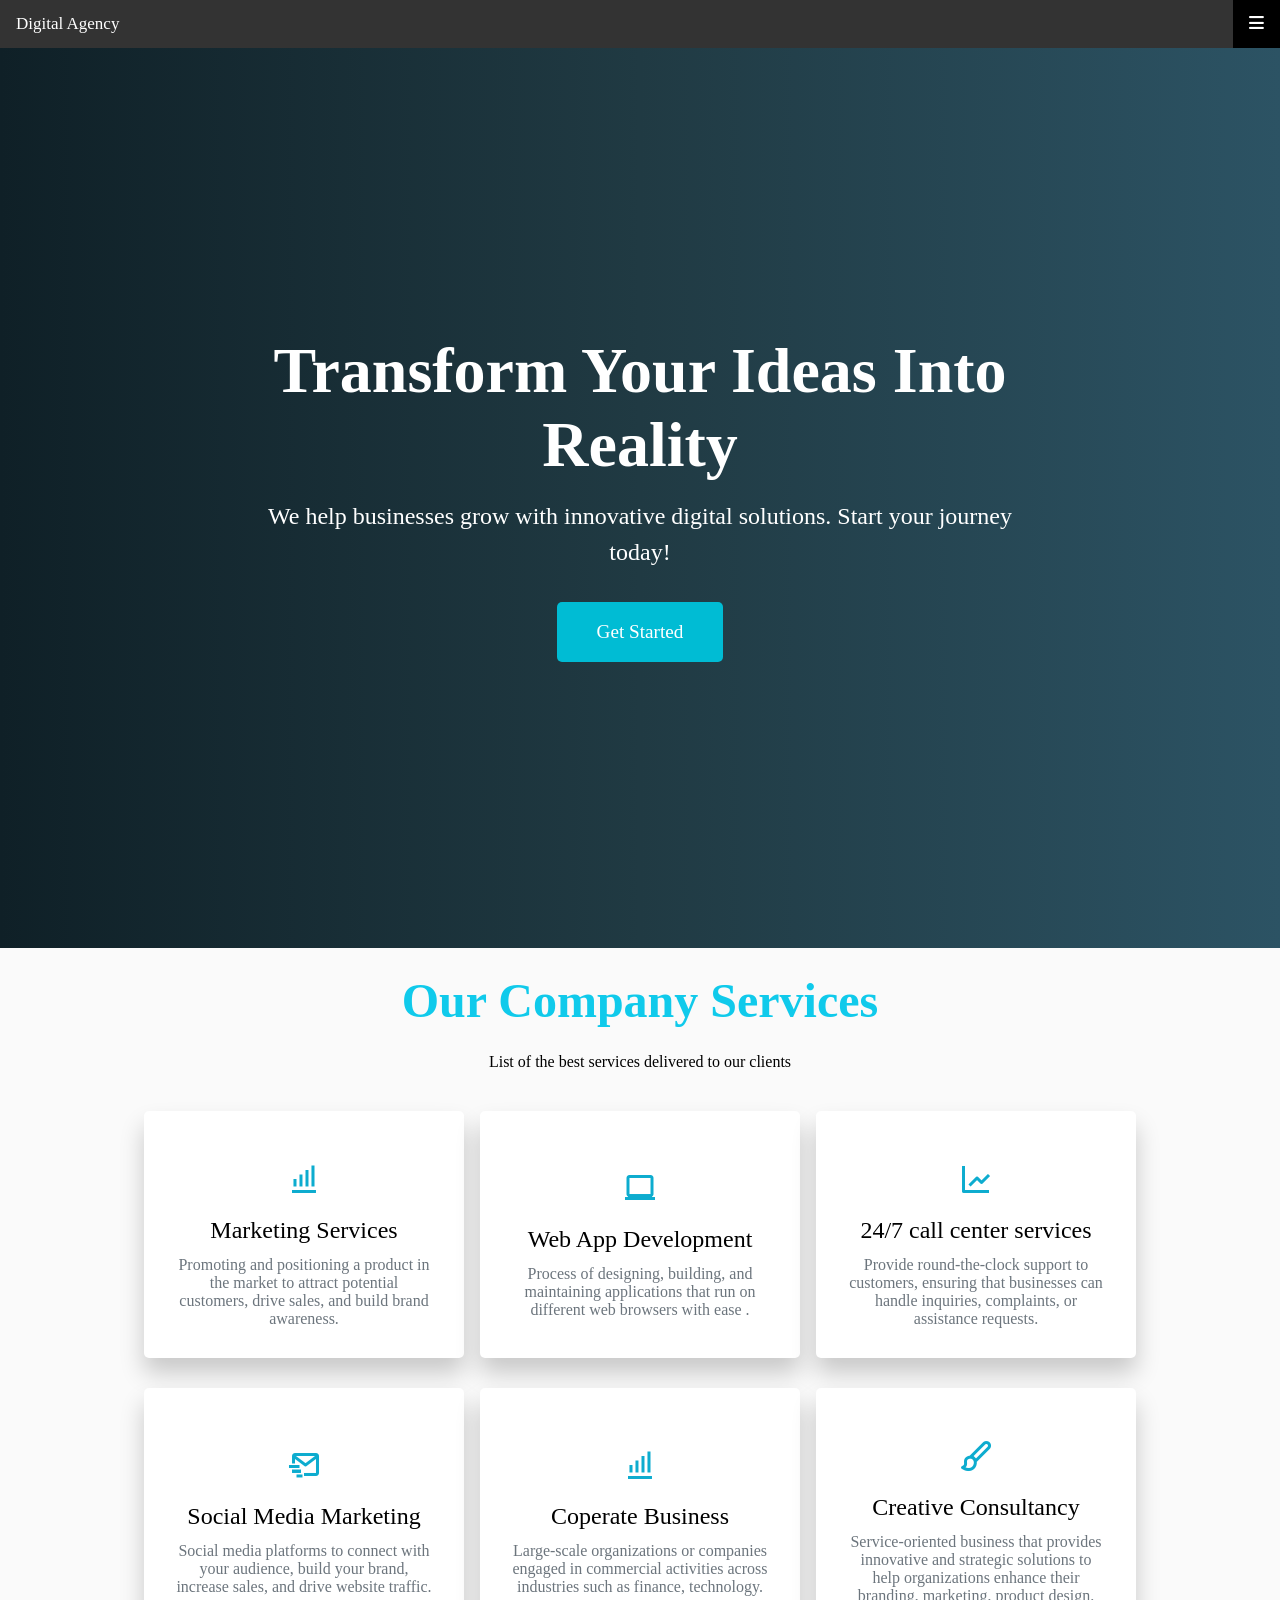
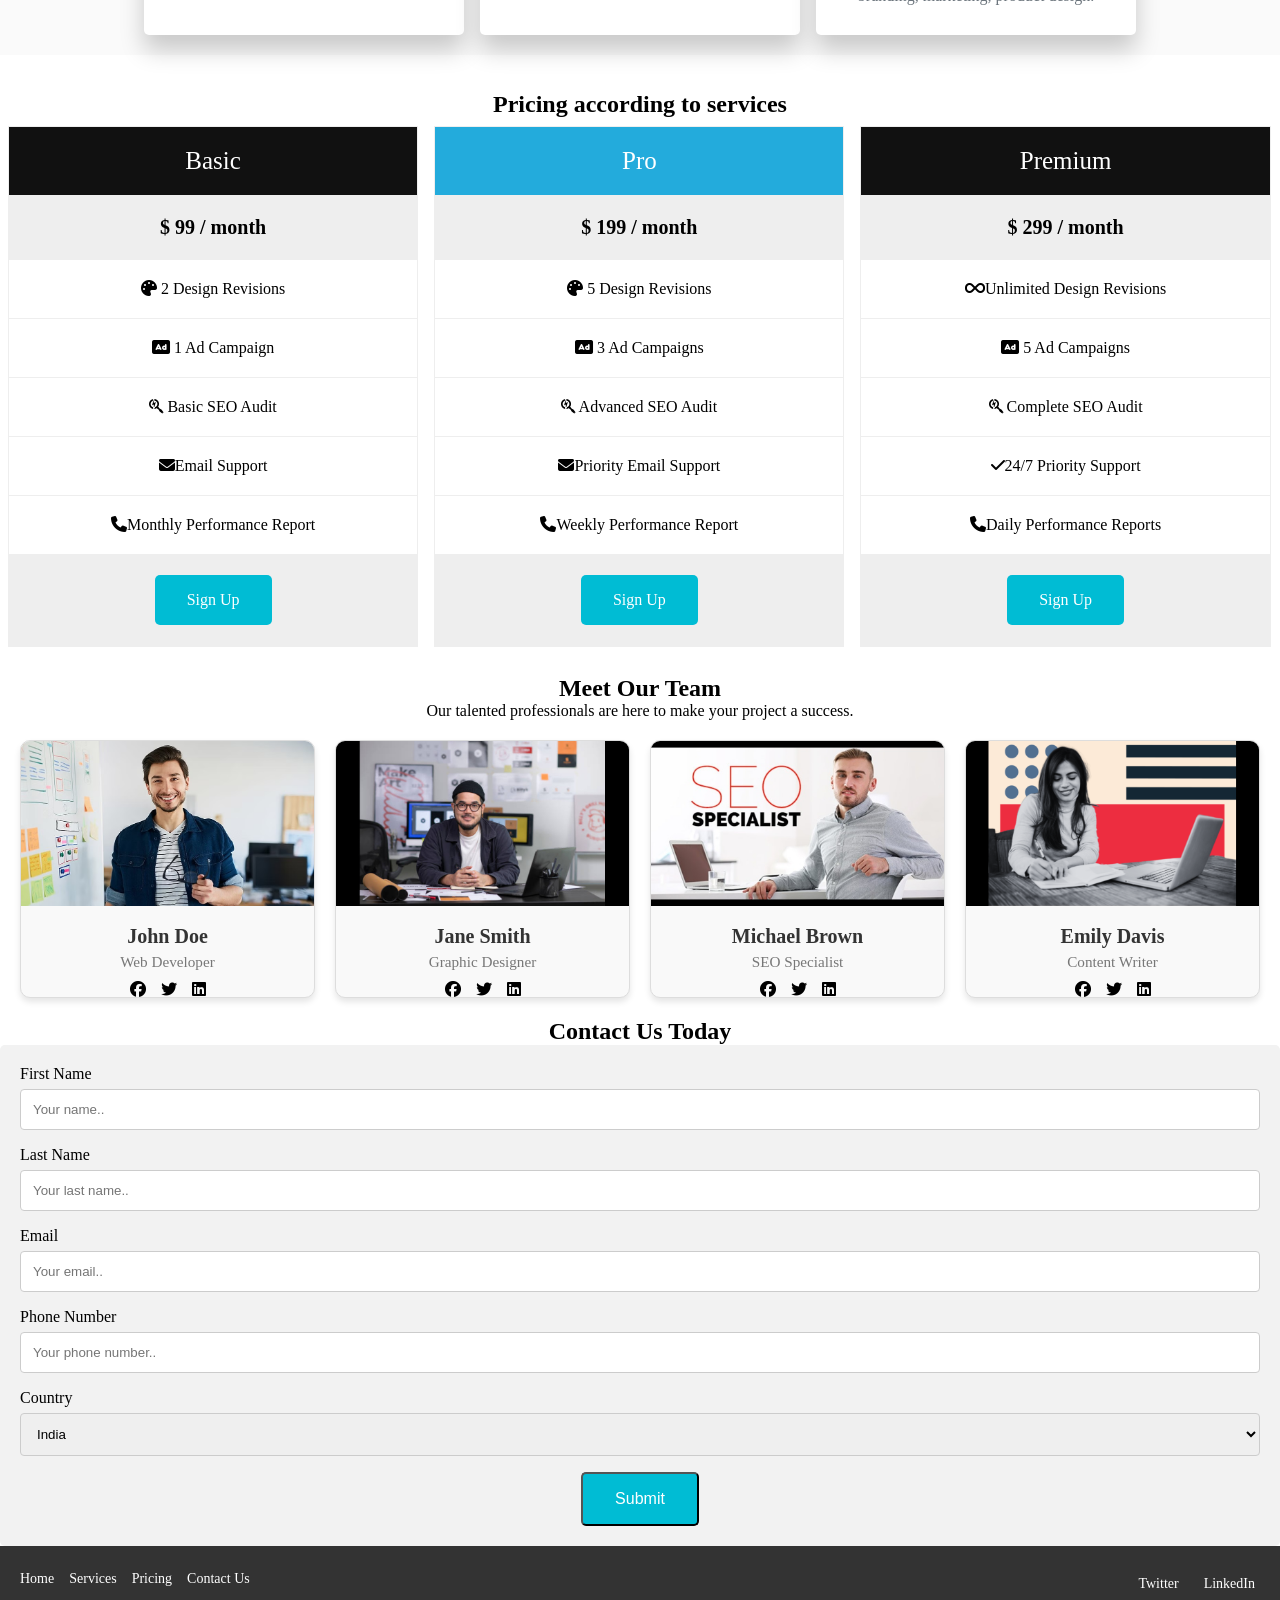
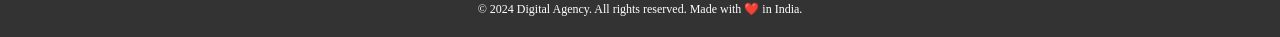
==== index.html @ 4c5ceb3d "Add files via upload" ====
<!DOCTYPE html>
<html lang="en">
  <head>
    <meta charset="UTF-8" />
    <meta name="viewport" content="width=device-width, initial-scale=1.0" />
    <title>Document</title>
    <link href="https://cdnjs.cloudflare.com/ajax/libs/font-awesome/6.5.0/css/all.min.css" rel="stylesheet">
    <link
      href="https://unpkg.com/boxicons@2.1.4/css/boxicons.min.css"
      rel="stylesheet"
    />
    
    <link rel="stylesheet" href="styles.css" type="text/css" />
  </head>
  <body>
    <div class="topnav">
      <a href="#home" class="active">
        Digital Agency
      </a>
      <!-- Navigation links (hidden by default) -->
      <div id="myLinks">
        <a href="#home">Home</a>
        <a href="#services">What we do</a>
        <a href="#pricing">Pricing plans</a>
        <a href="#team">Meet our teams</a>
      </div>
      <!-- "Hamburger menu" / "Bar icon" to toggle the navigation links -->
      <a href="javascript:void(0);" class="icon" onclick="myFunction()">
        <i class="fa fa-bars"></i>
      </a>
    </div>

    <!-- Hero section  -->
    <section class="hero" id="home">
      <div class="hero-content">
        <h1>Transform Your Ideas Into Reality</h1>
        <p>
          We help businesses grow with innovative digital solutions. Start your
          journey today!
        </p>
        <a href="#contact" class="cta-button">Get Started</a>
      </div>
    </section>

    <!-- Main section -->
    <!-- services -->
    <div class="wrapper" id="services">
      <h1>Our Company Services</h1>
      <p>List of the best services delivered to our clients</p>
      <div class="content-box">
        <div class="card">
          <i class="bx bx-bar-chart-alt bx-md"></i>
          <h2>Marketing Services</h2>
          <p>Promoting and positioning a product in the market to attract potential customers, drive sales, and build brand awareness.</p>
        </div>

        <div class="card">
          <i class="bx bx-laptop bx-md"></i>
          <h2>Web App Development</h2>
          <p>Process of designing, building, and maintaining applications that run on different web browsers with ease .</p>
        </div>

        <div class="card">
          <i class="bx bx-line-chart bx-md"></i>
          <h2>24/7 call center services</h2>
          <p>Provide round-the-clock support to customers, ensuring that businesses can handle inquiries, complaints, or assistance requests.</p>
        </div>

        <div class="card">
          <i class="bx bx-mail-send bx-md"></i>
          <h2>Social Media Marketing</h2>
          <p>Social media platforms to connect with your audience, build your brand, increase sales, and drive website traffic.</p>
        </div>

        <div class="card">
          <i class="bx bx-bar-chart-alt bx-md"></i>
          <h2>Coperate Business</h2>
          <p>Large-scale organizations or companies engaged in commercial activities across industries such as finance, technology.</p>
        </div>

        <div class="card">
          <i class="bx bx-paint bx-md"></i>
          <h2>Creative Consultancy</h2>
          <p>Service-oriented business that provides innovative and strategic solutions to help organizations enhance their branding, marketing, product design.</p>
        </div>
      </div>
    </div>
<br> <br>
    <!-- tables -->
    <h2 style="text-align: center" id="pricing">Pricing according to services</h2>
    <div class="columns">
      <ul class="price">
        <li class="header">Basic</li>
        <li class="grey"><strong>$ 99 / month</strong></li>
        <li><i class="fa-solid fa-palette"></i> 2 Design Revisions</li>
        <li><i class="fa-solid fa-rectangle-ad"></i> 1 Ad Campaign</li>
        <li><i class="fa-brands fa-searchengin"></i> Basic SEO Audit</li>
        <li><i class="fa-solid fa-envelope"></i>Email Support</li>
        <li><i class="fa-solid fa-phone"></i>Monthly Performance Report</li>
        <li class="grey">
          <a href="signup.html" class="button">Sign Up</a>
        </li>
      </ul>
    </div>

    <div class="columns">
      <ul class="price">
        <li class="header" style="background-color: #23abdc">Pro</li>
        <li class="grey"><strong>$ 199 / month</strong></li>
        <li><i class="fa-solid fa-palette"></i> 5 Design Revisions</li>
        <li><i class="fa-solid fa-rectangle-ad"></i> 3 Ad Campaigns</li>
        <li><i class="fa-brands fa-searchengin"></i> Advanced SEO Audit</li>
        <li><i class="fa-solid fa-envelope"></i>Priority Email Support</li>
        <li><i class="fa-solid fa-phone"></i>Weekly Performance Report</li>
        <li class="grey">
          <a href="signup.html" class="button">Sign Up</a>
        </li>
      </ul>
    </div>

    <div class="columns">
      <ul class="price">
        <li class="header">Premium</li>
        <li class="grey"><strong>$ 299 / month</strong></li>
        <li><i class="fa-solid fa-infinity"></i>Unlimited Design Revisions</li>
        <li><i class="fa-solid fa-rectangle-ad"></i> 5 Ad Campaigns</li>
        <li><i class="fa-brands fa-searchengin"></i>  Complete SEO Audit</li>
        <li><i class="fa-solid fa-check"></i>24/7 Priority Support</li>
        <li><i class="fa-solid fa-phone"></i>Daily Performance Reports</li>
        <li class="grey">
          <a href="signup.html" class="button">Sign Up</a>
        </li>
      </ul>
    </div>
    
    <!-- Team Members -->
     <br/> <br/>
    <h2 id="team" style="text-align: center">Meet Our Team</h2>
    <p style="text-align: center">
      Our talented professionals are here to make your project a success.
    </p>

    <div class="team-container">
      <div class="team-member">
        <img src="images/web-dev.avif" alt="Team Member 1" />
        <h3>John Doe</h3>
        <p>Web Developer</p>
        <div class="social-links">
          <i class="fa-brands fa-facebook"></i>
         <i class="fa-brands fa-twitter"></i>
         <i class="fa-brands fa-linkedin"></i>
        </div>
      </div>

      <div class="team-member">
        <img src="images/graphic (1).jpg" alt="Team Member 2" />
        <h3>Jane Smith</h3>
        <p>Graphic Designer</p>
        <div class="social-links">
          <i class="fa-brands fa-facebook"></i>
         <i class="fa-brands fa-twitter"></i>
         <i class="fa-brands fa-linkedin"></i>
        </div>
      </div>

      <div class="team-member">
        <img src="images/seo.jpg" alt="Team Member 3" />
        <h3>Michael Brown</h3>
        <p>SEO Specialist</p>
        <div class="social-links">
          <i class="fa-brands fa-facebook"></i>
         <i class="fa-brands fa-twitter"></i>
         <i class="fa-brands fa-linkedin"></i>
        </div>
      </div>

      <div class="team-member">
        <img src="images/content writing.webp" alt="Team Member 4" />
        <h3>Emily Davis</h3>
        <p>Content Writer</p>
        <div class="social-links">
          <i class="fa-brands fa-facebook"></i>
          <i class="fa-brands fa-twitter"></i>
          <i class="fa-brands fa-linkedin"></i>
        </div>
      </div>
    </div>

    <!-- Contact Form -->
    <h2 style="text-align: center;" id="contact">Contact Us Today</h2>
    <div class="container">
      <form action="action_page.php">
    
        <label for="fname">First Name</label>
        <input type="text" id="fname" name="firstname" placeholder="Your name.." required>
    
        <label for="lname">Last Name</label>
        <input type="text" id="lname" name="lastname" placeholder="Your last name.." required>
    
        <label for="email">Email</label>
        <input type="email" id="email" name="email" placeholder="Your email.." required>
    
        <label for="phone">Phone Number</label>
        <input type="tel" id="phone" name="phone" placeholder="Your phone number.." pattern="[0-9]{10}" required>
    
        <label for="country">Country</label>
        <select id="country" name="country">
          <option value="india">India</option>
          <option value="australia">Australia</option>
          <option value="canada">Canada</option>
          <option value="usa">USA</option>
        </select>
    
        <input type="submit" value="Submit">
    
      </form>
    </div>
<!-- Modal -->
<div id="successModal" class="modal" style="display: none;">
  <div class="modal-content">
    <span class="close">&times;</span>
    <h2>Your data has been saved in our database</h2>
  </div>
</div>

    
        <!-- Quick Links -->
        <footer>
          <div class="footer-container">
            <div class="footer-links">
              <a href="#home">Home</a>
              <a href="#services">Services</a>
              <a href="#pricing">Pricing</a>
              <a href="#contact">Contact Us</a>
            </div>
            <div class="social-links">
              <a href="https://x.com/VanshVatsa" target="_blank">Twitter</a>
              <a href="https://www.linkedin.com/in/banshvatsa/" target="_blank">LinkedIn</a>
            </div>
          </div>
          <div class="copyright">
            &copy; 2024 Digital Agency. All rights reserved. Made with ❤️ in India.
          </div>
        </footer>
  
  </body>
  </html>


    <script src="scripts.js"></script>
  </body>
</html>
---- styles.css ----
/* Style the navigation menu */
.topnav {
    overflow: hidden;
    background-color: #333;
    position: relative;
  }
  
  /* Hide the links inside the navigation menu (except for logo/home) */
  .topnav #myLinks {
    display: none;
  }
  
  
  /* Style navigation menu links */
  .topnav a {
    color: white;
    padding: 14px 16px;
    text-decoration: none;
    font-size: 17px;
    display: block;
  }
  
  /* Style the hamburger menu */
  .topnav a.icon {
    background: black;
    display: block;
    position: absolute;
    right: 0;
    top: 0;
  }
  
  /* Add a grey background color on mouse-over */
  .topnav a:hover {
    background-color: #ddd;
    color: black;
  }
  
  /* Style the active link (or home/logo) */
  .active {
    background-color: #333;
    color: white;
  }




  /* General Hero Section Styling (Applies to all breakpoints) */
.hero {
    display: flex;
    align-items: center;
    justify-content: center;
    height: 100vh;
    background: linear-gradient(to right, #0f2027, #203a43, #2c5364),
                url('download.jpg') no-repeat center center/cover;
    color: white;
    text-align: center;
    padding: 0 2rem;
  }
  
  .hero-content {
    max-width: 800px;
  }
  
  .hero-content h1 {
    font-size: 3rem;
    font-weight: 600;
    margin-bottom: 1rem;
  }
  
  .hero-content p {
    font-size: 1.2rem;
    margin-bottom: 2rem;
    line-height: 1.5;
  }
  
  .cta-button {
    display: inline-block;
    padding: 1rem 2rem;
    font-size: 1rem;
    border-radius: 5px;
    background-color: #00bcd4;
    color: white;
    text-decoration: none;
    transition: background-color 0.3s ease;
  }
  
  .cta-button:hover {
    background-color: #008c9e;
  }
  



 *{
    margin:0;
    padding:0;
    box-sizing: border-box;
  }

.wrapper{
  font-family: 'raleway';
  display:flex;
  justify-content: center;
  align-items: center;
  flex-direction: column;
  background-color: #fafafa;

}
.wrapper h1{
  font-size:3em;
  margin:25px 0;
  text-align: center;
  font-weight: 600;
  color:rgb(16, 202, 235)
}
.content-box{
  display:flex;
  justify-content: space-between;
  flex-wrap: wrap;
  width:1000px;
  margin-top:30px;

}
.card{
  min-height: 220px;
  width:320px;
  padding:30px;
  border-radius: 5px;
  display: flex;
  justify-content: center;
  align-items: center;
  flex-direction: column;
  background: #fff;
  margin:10px 4px;
  box-shadow: 0px 15px 25px rgba(0,0,0,0.2);
  transition: 0.3s;
  margin-bottom: 20px;
}
.card i{
  margin:20px;
  color:#0daccf;
}
.card h2{
  margin-bottom: 12px;
  font-weight: 400;
  text-align: center;
}
.card p{
  color:#6c757d;
  text-align: center;
}

.card:hover p{
  color:#fff;
}
.card:hover h2{
  font-weight: 600;
  color: #f2f2f2;
}
.card:nth-child(1):hover{
  background: linear-gradient(45deg,
  rgba(10, 114, 233, 0.8)0%,
  rgba(51, 163, 249, 0.8) 100%),
  url('images/marketing.webp');
  background-size: cover;

}
.card:nth-child(2):hover{
  background: linear-gradient(45deg,
  rgba(10, 114, 233, 0.8)0%,
  rgba(51, 163, 249, 0.8) 100%),
  url('images/images.jpeg');
  background-size: cover;

}
.card:nth-child(3):hover{
  background: linear-gradient(45deg,
  rgba(10, 114, 233, 0.8)0%,
  rgba(51, 163, 249, 0.8) 100%),
  url('images/call-center.jpg');
  background-size: cover;

}
.card:nth-child(4):hover{
  background: linear-gradient(45deg,
  rgba(10, 114, 233, 0.8)0%,
  rgba(51, 163, 249, 0.8) 100%),
  url('images/social-media.jpg');
  background-size: cover;

}
.card:nth-child(5):hover{
  background: linear-gradient(45deg,
  rgba(10, 114, 233, 0.8)0%,
  rgba(51, 163, 249, 0.8) 100%),
  url('images/coperate.webp');
  background-size: cover;

}
.card:nth-child(6):hover{
  background: linear-gradient(45deg,
  rgba(10, 114, 233, 0.8)0%,
  rgba(51, 163, 249, 0.8) 100%),
  url('images/creative.webp');
  background-size: cover;
}



.columns {
  float: left;
  width: 33.3%;
  padding: 8px;
  margin-bottom: 20px;
}

.price {
  list-style-type: none;
  border: 1px solid #eee;
  margin: 0;
  padding: 0;
  -webkit-transition: 0.3s;
  transition: 0.3s;
}

.price:hover {
  box-shadow: 0 8px 12px 0 rgba(0,0,0,0.2)
}

.price .header {
  background-color: #111;
  color: white;
  font-size: 25px;
}

.price li {
  border-bottom: 1px solid #eee;
  padding: 20px;
  text-align: center;
}

.price .grey {
  background-color: #eee;
  font-size: 20px;
}

.button {
  display: inline-block;
  padding: 1rem 2rem;
  background-color: #00bcd4;
  color: white;
  text-decoration: none;
  font-size: 1rem;
  border-radius: 5px;
  transition: background-color 0.3s ease;
}
.team-container {
  display: grid;
  grid-template-columns: repeat(auto-fit, minmax(250px, 1fr));
  gap: 20px;
  padding: 20px;
  text-align: center;
}

/* Styling each team member */
.team-member {
  border: 1px solid #ddd;
  border-radius: 10px;
  overflow: hidden;
  box-shadow: 0 4px 6px rgba(0, 0, 0, 0.1);
  background-color: #f9f9f9;
  transition: transform 0.3s;
}
.team-member:hover {
  transform: translateY(-10px);
}

.team-member img {
  width: 100%;
  height: auto;
}

.team-member h3 {
  margin: 15px 0 5px;
  font-size: 1.25em;
  color: #333;
}

.team-member p {
  color: #777;
  font-size: 0.95em;
}

/* Social links */
.social-links {
  margin-top: 10px;
  justify-content: center;
}

.social-links a {
  margin: 0 5px;
  color: #555;
  font-size: 1.2em;
  transition: color 0.3s;
}

.social-links a:hover {
  color: #007BFF;
}
.modal {
  display: none;
  position: fixed;
  z-index: 1;
  left: 0;
  top: 0;
  width: 100%;
  height: 100%;
  overflow: auto;
  background-color: rgba(0, 0, 0, 0.4);
}
.modal-content {
  background-color: #fefefe;
  margin: 15% auto;
  padding: 20px;
  border: 1px solid #888;
  width: 80%;
}
.close {
  color: #aaa;
  float: right;
  font-size: 28px;
  font-weight: bold;
}
.close:hover,
.close:focus {
  color: black;
  text-decoration: none;
  cursor: pointer;
}




input[type=text], input[type=email], input[type=tel], select, textarea {
  width: 100%; /* Full width */
  padding: 12px; /* Some padding */ 
  border: 1px solid #ccc; /* Gray border */
  border-radius: 4px; /* Rounded borders */
  box-sizing: border-box; /* Make sure that padding and width stays in place */
  margin-top: 6px; /* Add a top margin */
  margin-bottom: 16px; /* Bottom margin */
  resize: vertical; /* Allow the user to vertically resize the textarea (not horizontally) */
}

/* Style the submit button with a specific background color etc */
input[type=submit] {
  background-color: #00bcd4;
  color: white;
  padding: 1rem 2rem;
  font-size: 1rem;
  border-radius: 5px;
  cursor: pointer;
  text-align: center;
  display: block; /* Ensures the button behaves as a block-level element */
  margin: 0 auto;
  transition: background-color 0.3s ease;
  /* Centers the block element horizontally */
}

/* When moving the mouse over the submit button, add a darker green color */


/* Add a background color and some padding around the form */
.container {
  border-radius: 5px;
  background-color: #f2f2f2;
  padding: 20px;
}

/* Footer styles */
footer {
  background-color: #333;
  color: white;
  padding: 20px 0;
  text-align: center;
}
.footer-container {
  display: flex;
  flex-wrap: wrap;
  justify-content: space-between;
  align-items: center;
  padding: 0 20px;
}
.footer-links, .social-links {
  display: flex;
  gap: 15px;
}
.footer-links a, .social-links a {
  color: white;
  text-decoration: none;
  font-size: 14px;
}
.footer-links a:hover, .social-links a:hover {
  text-decoration: underline;
}
.copyright {
  margin-top: 10px;
  font-size: 12px;
}









@media only screen and (max-width: 600px) {
  .columns {
    width: 100%;
  }
}




  /* Responsive Design */
  
  /* Desktop (1200px and above) */
  @media (min-width: 1200px) {
    .hero {
      padding: 0 5rem;
    }
  
    .hero-content h1 {
      font-size: 4rem; /* Larger text for desktop */
    }
  
    .hero-content p {
      font-size: 1.5rem; /* Larger description text */
    }
  
    .cta-button {
      font-size: 1.2rem;
      padding: 1.2rem 2.5rem;

    }

  }
  @media(max-width:991px){
    .wrapper{
      padding: 25px;
    }
    .wrapper h1{
      font-size:2.5em;
      font-weight: 600;
    }
    .content-box{
      flex-direction: column;
      width:100%;
    }
    .card{
      min-width: 300px;
      margin:10px auto;
    }
  }



  /* Tablet (768px to 1199px) */
  @media (min-width: 768px) and (max-width: 1199px) {
    .hero {
      padding: 0 3rem;
    }
  
    .hero-content h1 {
      font-size: 3rem;
    }
  
    .hero-content p {
      font-size: 1.2rem;
    }
  
    .cta-button {
      font-size: 1rem;
      padding: 1rem 2rem;
    }
  }
  
  /* Mobile (320px to 767px) */
  @media (max-width: 767px) {
    .hero {
      flex-direction: column; /* Stack content vertically */
      padding: 2rem 1rem;
    }
  
    .hero-content h1 {
      font-size: 2rem;
    }
  
    .hero-content p {
      font-size: 1rem;
      margin-bottom: 1.5rem;
    }
  
    .cta-button {
      font-size: 0.9rem;
      padding: 0.8rem 1.5rem;
    }
  }
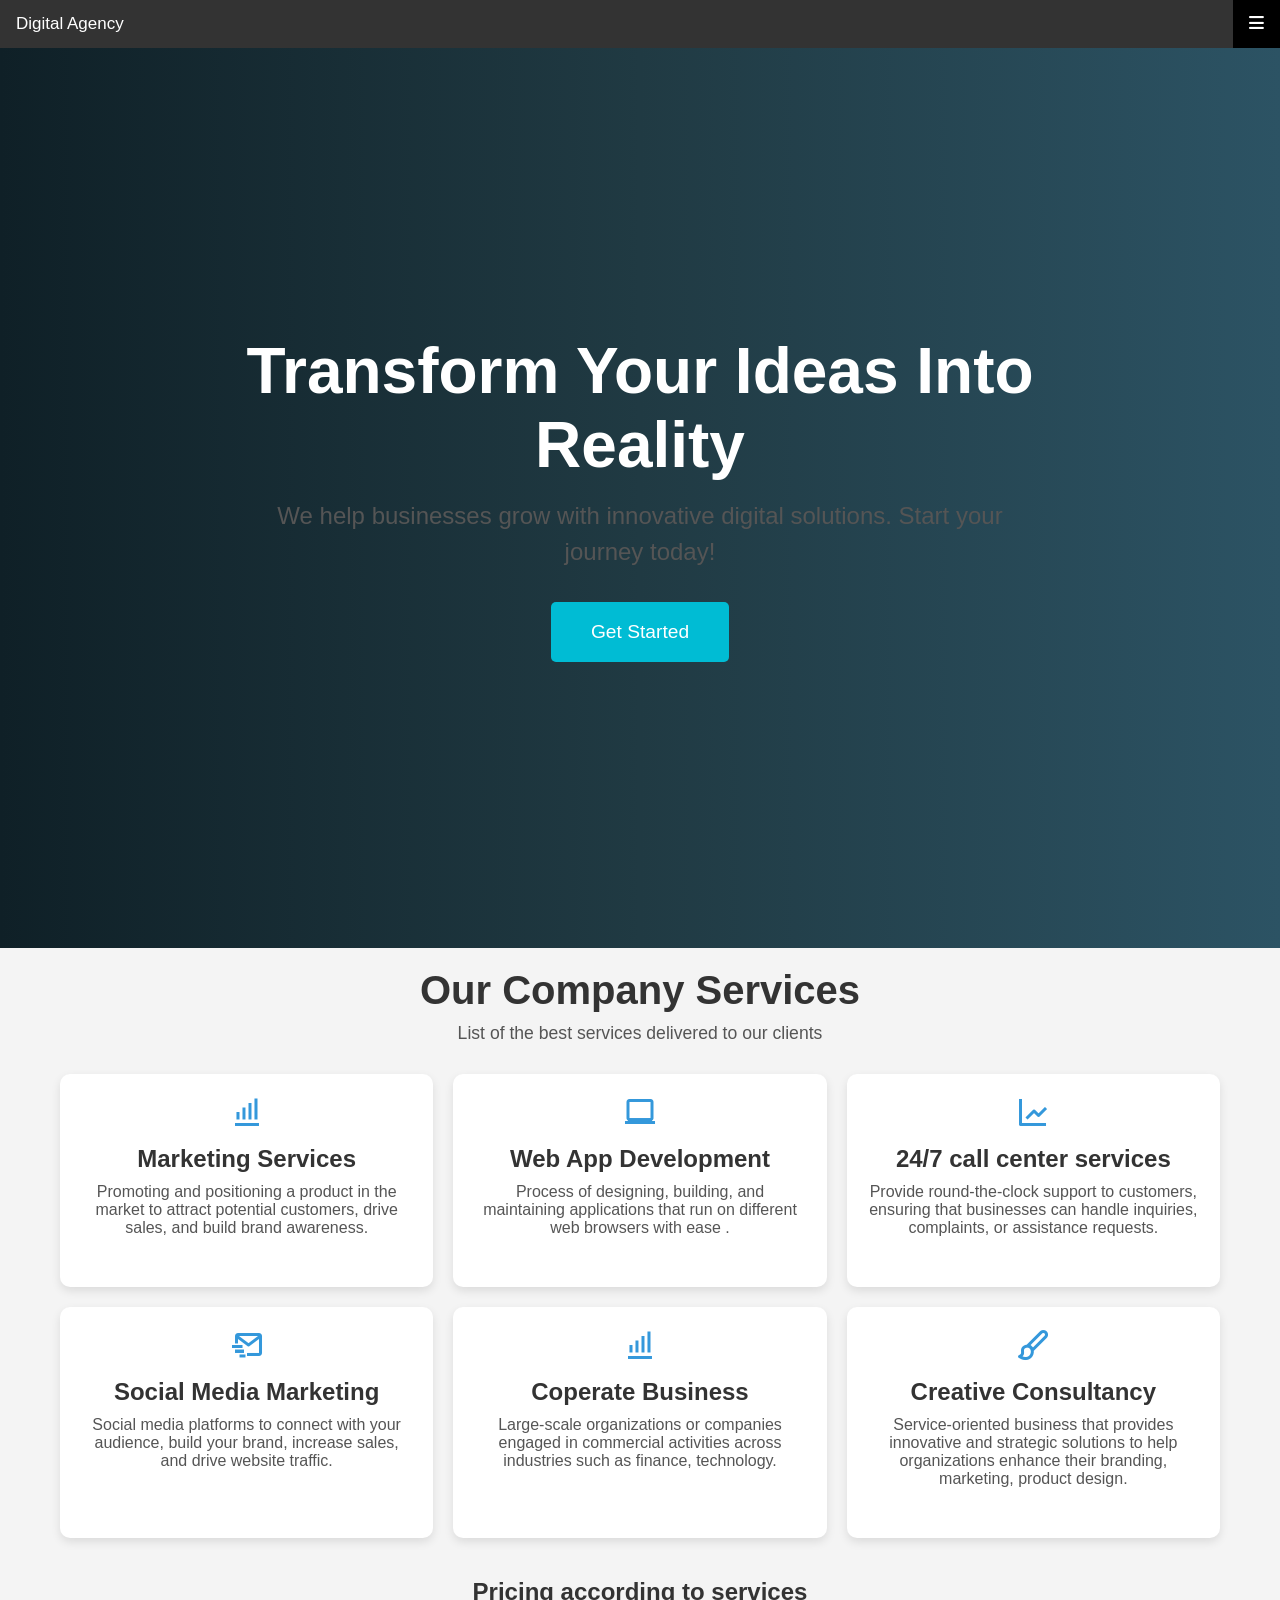
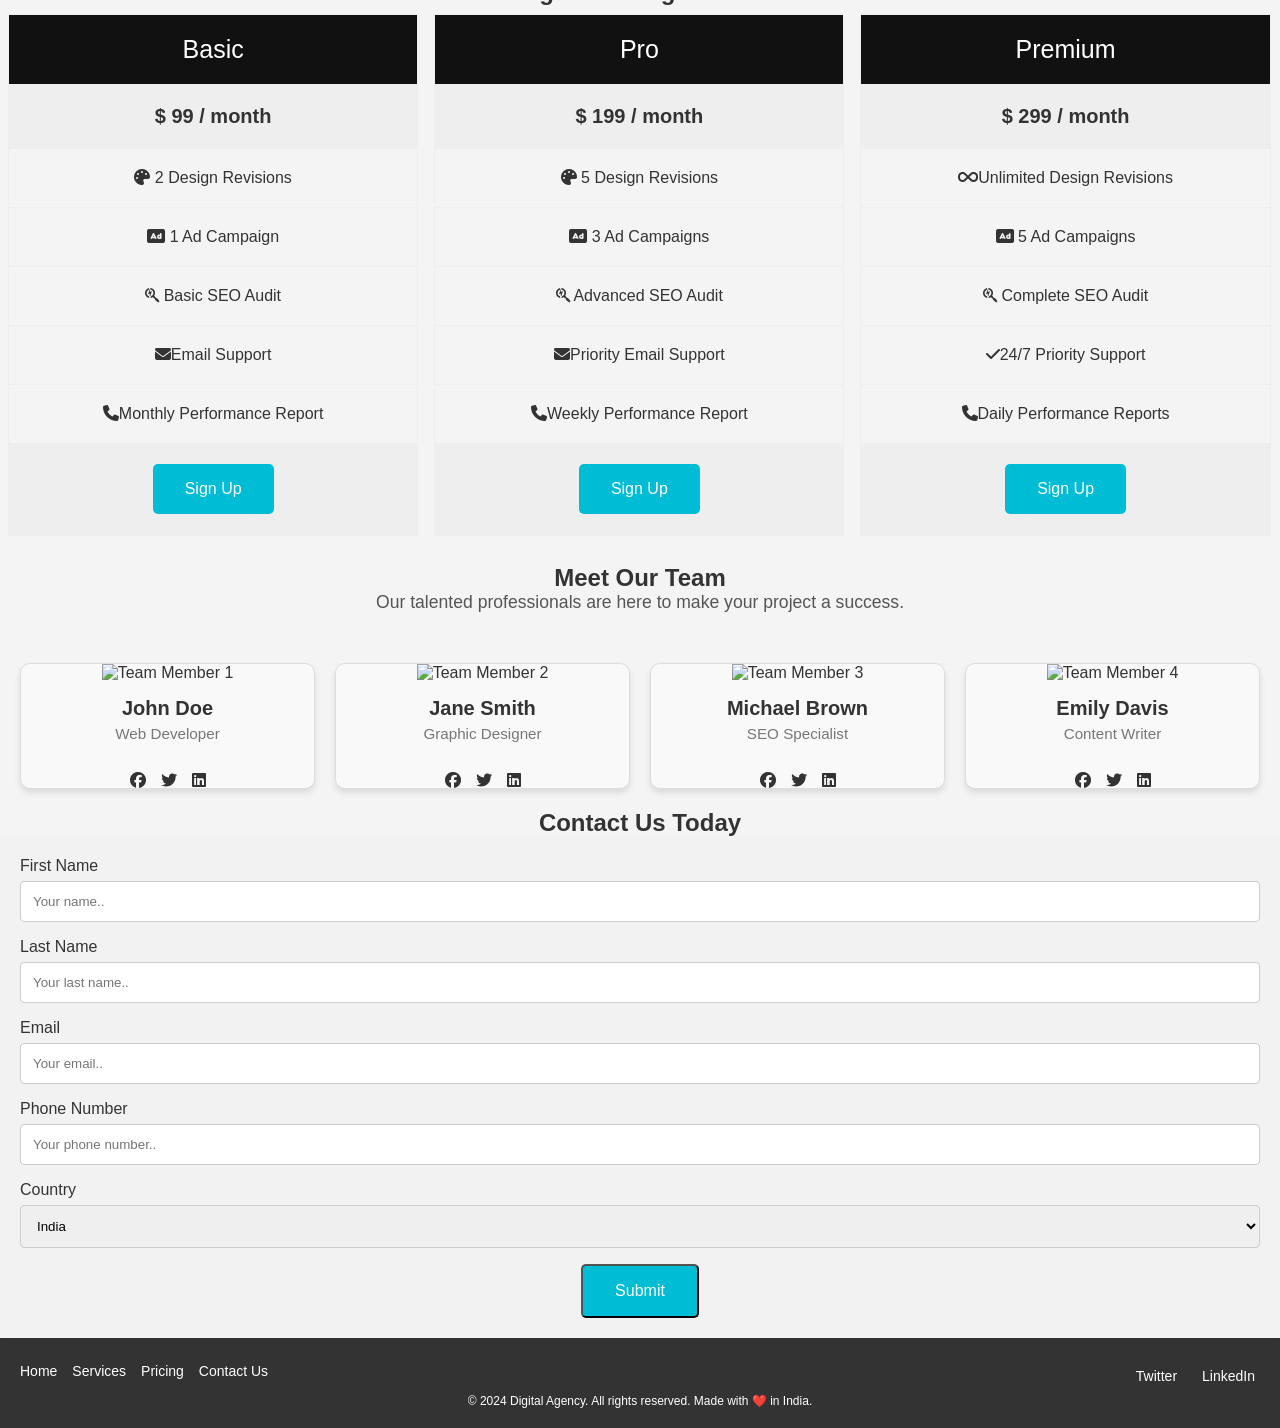
==== commit e0aa58b6: "Updated code and changes done according to review" ====
--- a/index.html
+++ b/index.html
@@ -3,13 +3,16 @@
   <head>
     <meta charset="UTF-8" />
     <meta name="viewport" content="width=device-width, initial-scale=1.0" />
-    <title>Document</title>
+    <title>Digital Agency - Empowering Your Online Presence</title>
+    <meta name="description" content="Discover innovative solutions for web design, branding, SEO, and digital marketing. Partner with our digital agency to elevate your online presence and achieve your business goals." />
     <link href="https://cdnjs.cloudflare.com/ajax/libs/font-awesome/6.5.0/css/all.min.css" rel="stylesheet">
     <link
       href="https://unpkg.com/boxicons@2.1.4/css/boxicons.min.css"
       rel="stylesheet"
     />
-    
+    <link rel="preconnect" href="https://fonts.googleapis.com">
+   <link rel="preconnect" href="https://fonts.gstatic.com" crossorigin>
+    <link href="https://fonts.googleapis.com/css2?family=Inter:ital,opsz,wght@0,14..32,100..900;1,14..32,100..900&display=swap" rel="stylesheet">
     <link rel="stylesheet" href="styles.css" type="text/css" />
   </head>
   <body>
@@ -19,13 +22,13 @@
       </a>
       <!-- Navigation links (hidden by default) -->
       <div id="myLinks">
-        <a href="#home">Home</a>
-        <a href="#services">What we do</a>
-        <a href="#pricing">Pricing plans</a>
-        <a href="#team">Meet our teams</a>
+        <a href="#home" onclick="closeNavigationLinks()">Home</a>
+        <a href="#services" onclick="closeNavigationLinks()">What we do</a>
+        <a href="#pricing" onclick="closeNavigationLinks()">Pricing plans</a>
+        <a href="#team" onclick="closeNavigationLinks()">Meet our teams</a>
       </div>
       <!-- "Hamburger menu" / "Bar icon" to toggle the navigation links -->
-      <a href="javascript:void(0);" class="icon" onclick="myFunction()">
+      <a href="javascript:void(0);" class="icon" onclick="toggleNavigationLinks()">
         <i class="fa fa-bars"></i>
       </a>
     </div>
@@ -85,9 +88,8 @@
         </div>
       </div>
     </div>
-<br> <br>
     <!-- tables -->
-    <h2 style="text-align: center" id="pricing">Pricing according to services</h2>
+    <h2 id="pricing">Pricing according to services</h2>
     <div class="columns">
       <ul class="price">
         <li class="header">Basic</li>
@@ -105,7 +107,7 @@
 
     <div class="columns">
       <ul class="price">
-        <li class="header" style="background-color: #23abdc">Pro</li>
+        <li class="header">Pro</li>
         <li class="grey"><strong>$ 199 / month</strong></li>
         <li><i class="fa-solid fa-palette"></i> 5 Design Revisions</li>
         <li><i class="fa-solid fa-rectangle-ad"></i> 3 Ad Campaigns</li>
@@ -134,9 +136,8 @@
     </div>
     
     <!-- Team Members -->
-     <br/> <br/>
-    <h2 id="team" style="text-align: center">Meet Our Team</h2>
-    <p style="text-align: center">
+    <h2 id="team" >Meet Our Team</h2>
+    <p class="team-description">
       Our talented professionals are here to make your project a success.
     </p>
 
@@ -189,7 +190,7 @@
     <!-- Contact Form -->
     <h2 style="text-align: center;" id="contact">Contact Us Today</h2>
     <div class="container">
-      <form action="action_page.php">
+      <form onsubmit="return validateForm()" >
     
         <label for="fname">First Name</label>
         <input type="text" id="fname" name="firstname" placeholder="Your name.." required>
@@ -243,10 +244,7 @@
           </div>
         </footer>
   
-  </body>
   </html>
-
-
     <script src="scripts.js"></script>
   </body>
 </html>
--- a/styles.css
+++ b/styles.css
@@ -1,4 +1,10 @@
 /* Style the navigation menu */
+.body{
+  font-family: 'Inter', sans-serif;
+}
+html {
+    scroll-behavior: smooth;
+  }
 .topnav {
     overflow: hidden;
     background-color: #333;
@@ -91,119 +97,140 @@
 
 
 
- *{
-    margin:0;
-    padding:0;
+  * {
+    margin: 0;
+    padding: 0;
     box-sizing: border-box;
   }
-
-.wrapper{
-  font-family: 'raleway';
-  display:flex;
-  justify-content: center;
-  align-items: center;
-  flex-direction: column;
-  background-color: #fafafa;
-
-}
-.wrapper h1{
-  font-size:3em;
-  margin:25px 0;
-  text-align: center;
-  font-weight: 600;
-  color:rgb(16, 202, 235)
-}
-.content-box{
-  display:flex;
-  justify-content: space-between;
-  flex-wrap: wrap;
-  width:1000px;
-  margin-top:30px;
-
-}
-.card{
-  min-height: 220px;
-  width:320px;
-  padding:30px;
-  border-radius: 5px;
-  display: flex;
-  justify-content: center;
-  align-items: center;
-  flex-direction: column;
-  background: #fff;
-  margin:10px 4px;
-  box-shadow: 0px 15px 25px rgba(0,0,0,0.2);
-  transition: 0.3s;
-  margin-bottom: 20px;
-}
-.card i{
-  margin:20px;
-  color:#0daccf;
-}
-.card h2{
-  margin-bottom: 12px;
-  font-weight: 400;
-  text-align: center;
-}
-.card p{
-  color:#6c757d;
-  text-align: center;
-}
-
-.card:hover p{
-  color:#fff;
-}
-.card:hover h2{
-  font-weight: 600;
-  color: #f2f2f2;
-}
-.card:nth-child(1):hover{
-  background: linear-gradient(45deg,
-  rgba(10, 114, 233, 0.8)0%,
-  rgba(51, 163, 249, 0.8) 100%),
-  url('images/marketing.webp');
-  background-size: cover;
-
-}
-.card:nth-child(2):hover{
-  background: linear-gradient(45deg,
-  rgba(10, 114, 233, 0.8)0%,
-  rgba(51, 163, 249, 0.8) 100%),
-  url('images/images.jpeg');
-  background-size: cover;
-
-}
-.card:nth-child(3):hover{
-  background: linear-gradient(45deg,
-  rgba(10, 114, 233, 0.8)0%,
-  rgba(51, 163, 249, 0.8) 100%),
-  url('images/call-center.jpg');
-  background-size: cover;
-
-}
-.card:nth-child(4):hover{
-  background: linear-gradient(45deg,
-  rgba(10, 114, 233, 0.8)0%,
-  rgba(51, 163, 249, 0.8) 100%),
-  url('images/social-media.jpg');
-  background-size: cover;
-
-}
-.card:nth-child(5):hover{
-  background: linear-gradient(45deg,
-  rgba(10, 114, 233, 0.8)0%,
-  rgba(51, 163, 249, 0.8) 100%),
-  url('images/coperate.webp');
-  background-size: cover;
-
-}
-.card:nth-child(6):hover{
-  background: linear-gradient(45deg,
-  rgba(10, 114, 233, 0.8)0%,
-  rgba(51, 163, 249, 0.8) 100%),
-  url('images/creative.webp');
-  background-size: cover;
-}
+  
+  /* Body and general wrapper styles */
+  body {
+    font-family: 'Arial', sans-serif;
+    background-color: #f4f4f4;
+    color: #333;
+  }
+  
+  .wrapper {
+    max-width: 1200px;
+    margin: 0 auto;
+    padding: 20px;
+    text-align: center;
+  }
+  
+  h1 {
+    font-size: 2.5rem;
+    margin-bottom: 10px;
+  }
+  
+  p {
+    font-size: 1.1rem;
+    color: #555;
+    margin-bottom: 30px;
+  }
+  
+  /* Card styles */
+  .content-box {
+    display: grid;
+    grid-template-columns: repeat(auto-fill, minmax(280px, 1fr));
+    gap: 20px;
+  }
+  
+  .card {
+    background-color: #fff;
+    border-radius: 10px;
+    padding: 20px;
+    box-shadow: 0 4px 10px rgba(0, 0, 0, 0.1);
+    transition: all 0.3s ease-in-out;
+    position: relative;
+  }
+  #pricing{
+    margin-top: 20px;
+    text-align: center;
+  }
+  .header{
+    background-color: #23abdc"
+  }
+  #team{
+    margin-top: 20px;
+    text-align: center;
+  }
+  .team-description{
+    text-align: center;
+  }
+  
+  .card i {
+    font-size: 3rem;
+    color: #3498db;
+    margin-bottom: 15px;
+  }
+  
+  .card h2 {
+    font-size: 1.5rem;
+    color: #333;
+    margin-bottom: 10px;
+  }
+  
+  .card p {
+    font-size: 1rem;
+    color: #555;
+  }
+  
+  /* Hover effects with images */
+  .card:nth-child(1):hover {
+    background: linear-gradient(45deg,
+      rgba(10, 114, 233, 0.8) 0%,
+      rgba(51, 163, 249, 0.8) 100%),
+    url('images/marketing.webp');
+    background-size: cover;
+    color: white;
+  }
+  
+  .card:nth-child(2):hover {
+    background: linear-gradient(45deg,
+      rgba(10, 114, 233, 0.8) 0%,
+      rgba(51, 163, 249, 0.8) 100%),
+    url('images/images.jpeg');
+    background-size: cover;
+    color: white;
+  }
+  
+  .card:nth-child(3):hover {
+    background: linear-gradient(45deg,
+      rgba(10, 114, 233, 0.8) 0%,
+      rgba(51, 163, 249, 0.8) 100%),
+    url('images/call-center.jpg');
+    background-size: cover;
+    color: white;
+  }
+  
+  .card:nth-child(4):hover {
+    background: linear-gradient(45deg,
+      rgba(10, 114, 233, 0.8) 0%,
+      rgba(51, 163, 249, 0.8) 100%),
+    url('images/social-media.jpg');
+    background-size: cover;
+    color: white;
+  }
+  
+  .card:nth-child(5):hover {
+    background: linear-gradient(45deg,
+      rgba(10, 114, 233, 0.8) 0%,
+      rgba(51, 163, 249, 0.8) 100%),
+    url('images/coperate.webp');
+    background-size: cover;
+    color: white;
+  }
+  
+  .card:nth-child(6):hover {
+    background: linear-gradient(45deg,
+      rgba(10, 114, 233, 0.8) 0%,
+      rgba(51, 163, 249, 0.8) 100%),
+    url('images/creative.webp');
+    background-size: cover;
+    color: white;
+  }
+  
+
 
 
 
@@ -342,14 +369,14 @@
 
 
 input[type=text], input[type=email], input[type=tel], select, textarea {
-  width: 100%; /* Full width */
-  padding: 12px; /* Some padding */ 
-  border: 1px solid #ccc; /* Gray border */
-  border-radius: 4px; /* Rounded borders */
-  box-sizing: border-box; /* Make sure that padding and width stays in place */
-  margin-top: 6px; /* Add a top margin */
-  margin-bottom: 16px; /* Bottom margin */
-  resize: vertical; /* Allow the user to vertically resize the textarea (not horizontally) */
+  width: 100%; 
+  padding: 12px; 
+  border: 1px solid #ccc; 
+  border-radius: 4px; 
+  box-sizing: border-box; 
+  margin-top: 6px;
+  margin-bottom: 16px;
+  resize: vertical; 
 }
 
 /* Style the submit button with a specific background color etc */
@@ -361,10 +388,9 @@
   border-radius: 5px;
   cursor: pointer;
   text-align: center;
-  display: block; /* Ensures the button behaves as a block-level element */
+  display: block; 
   margin: 0 auto;
   transition: background-color 0.3s ease;
-  /* Centers the block element horizontally */
 }
 
 /* When moving the mouse over the submit button, add a darker green color */
@@ -409,21 +435,58 @@
 }
 
 
-
-
-
-
-
-
-
-@media only screen and (max-width: 600px) {
-  .columns {
-    width: 100%;
-  }
-}
-
-
-
+  /* Responsive Design */ 
+  @media (max-width: 768px) {
+    h1 {
+      font-size: 2rem;
+    }
+  
+    .content-box {
+      grid-template-columns: repeat(auto-fill, minmax(250px, 1fr));
+    }
+  
+    .card {
+      padding: 15px;
+    }
+  
+    .card i {
+      font-size: 2.5rem;
+    }
+  
+    .card h2 {
+      font-size: 1.3rem;
+    }
+  
+    .card p {
+      font-size: 0.95rem;
+    }
+  }
+  
+  @media (max-width: 480px) {
+    h1 {
+      font-size: 1.8rem;
+    }
+  
+    .content-box {
+      grid-template-columns: 1fr;
+    }
+  
+    .card {
+      padding: 10px;
+    }
+  
+    .card i {
+      font-size: 2rem;
+    }
+  
+    .card h2 {
+      font-size: 1.2rem;
+    }
+  
+    .card p {
+      font-size: 0.9rem;
+    }
+  }
 
   /* Responsive Design */
   
@@ -448,23 +511,7 @@
     }
 
   }
-  @media(max-width:991px){
-    .wrapper{
-      padding: 25px;
-    }
-    .wrapper h1{
-      font-size:2.5em;
-      font-weight: 600;
-    }
-    .content-box{
-      flex-direction: column;
-      width:100%;
-    }
-    .card{
-      min-width: 300px;
-      margin:10px auto;
-    }
-  }
+
 
 
 
@@ -509,4 +556,18 @@
       padding: 0.8rem 1.5rem;
     }
   }
+  
+  @media only screen and (max-width: 600px) {
+    .columns {
+      width: 100%;
+    }
+  }
+  
+  
+  
+  
+
+
+
+
   
